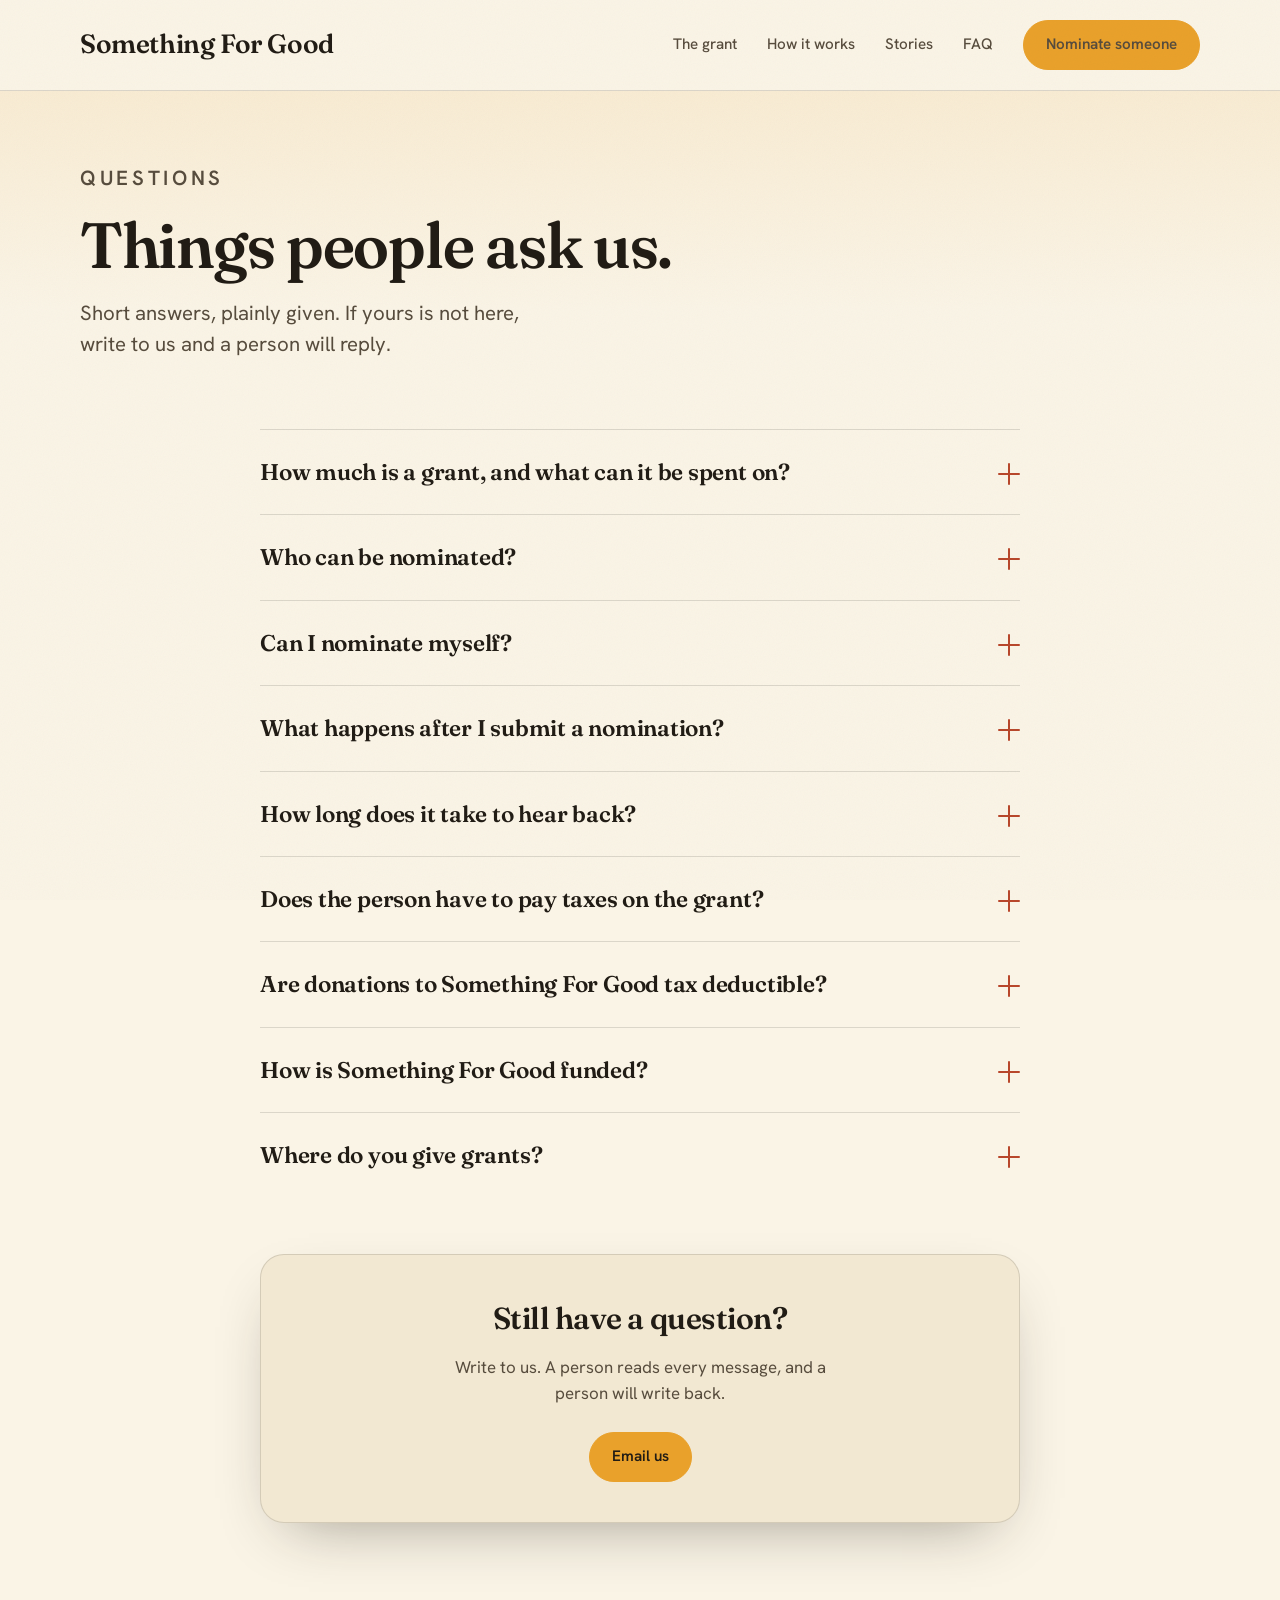
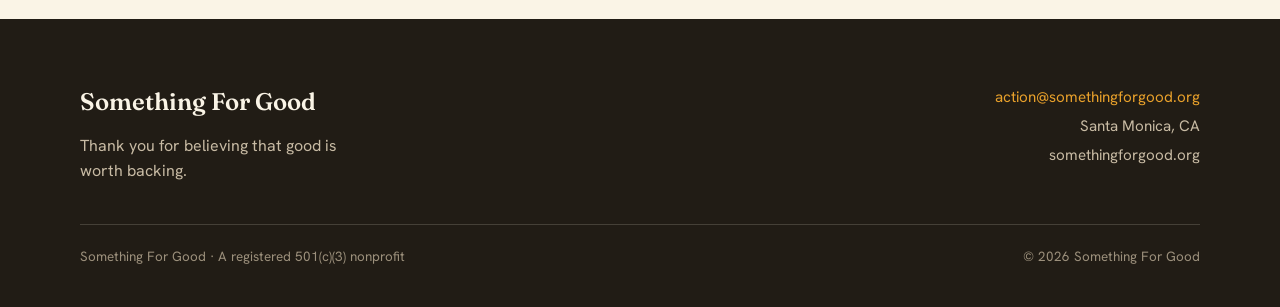
==== faq.html @ 153510c7 "Add files via upload" ====
<!DOCTYPE html>
<html lang="en">
<head>
<meta charset="UTF-8" />
<script>document.documentElement.className += " js";</script>
<meta name="viewport" content="width=device-width, initial-scale=1.0" />
<title>FAQ — Something For Good</title>
<meta name="description" content="Answers to common questions about Something For Good's small unrestricted grants, how nominations work, and who we support." />
<link rel="preconnect" href="https://fonts.googleapis.com" />
<link rel="preconnect" href="https://fonts.gstatic.com" crossorigin />
<link href="https://fonts.googleapis.com/css2?family=Caveat:wght@600;700&family=Fraunces:ital,opsz,wght@0,9..144,400;0,9..144,500;0,9..144,600;0,9..144,700;1,9..144,500&family=Hanken+Grotesk:wght@400;500;600;700&display=swap" rel="stylesheet" />
<link rel="stylesheet" href="styles.css" />
<style>
  .faq-hero{padding:72px 0 44px;
    background:linear-gradient(180deg,rgba(233,161,43,.10),rgba(250,244,230,0) 70%)}
  .faq-hero h1{font-family:var(--display);font-weight:600;
    font-size:clamp(2.4rem,5.5vw,4rem);line-height:1.02;letter-spacing:-.02em;
    margin:18px 0 20px;max-width:16ch;font-variation-settings:"SOFT" 30,"WONK" 1}
  .faq-hero p{font-size:clamp(1.05rem,1.8vw,1.28rem);max-width:44ch;color:var(--ink-soft)}
  .faq-list{padding:24px 0 96px;max-width:760px}
  .faq-item{border-top:1px solid var(--line)}
  .faq-item:last-child{border-bottom:1px solid var(--line)}
  .faq-q{width:100%;display:flex;align-items:flex-start;justify-content:space-between;gap:24px;
    background:none;border:none;cursor:pointer;text-align:left;padding:28px 0;
    font-family:var(--display);font-weight:600;font-size:clamp(1.15rem,2.2vw,1.42rem);
    color:var(--ink);letter-spacing:-.01em;line-height:1.25}
  .faq-q:focus-visible{outline:2px solid var(--marigold-deep);outline-offset:4px;border-radius:6px}
  .faq-icon{flex:none;width:22px;height:22px;margin-top:5px;position:relative}
  .faq-icon::before,.faq-icon::after{content:"";position:absolute;background:var(--clay);
    border-radius:2px;transition:transform .28s ease}
  .faq-icon::before{top:10px;left:0;width:22px;height:2px}
  .faq-icon::after{left:10px;top:0;width:2px;height:22px}
  .faq-item.open .faq-icon::after{transform:rotate(90deg)}
  .faq-a{overflow:hidden;max-height:0;transition:max-height .32s ease}
  .faq-item.open .faq-a{max-height:640px}
  .faq-a p{color:var(--ink-soft);font-size:1.06rem;line-height:1.62;
    max-width:60ch;padding:0 0 28px}
  .faq-a p + p{padding-top:0;margin-top:-12px;padding-bottom:28px}
  .faq-a a{color:var(--clay);text-decoration:underline}
  .faq-foot{margin-top:56px;background:var(--paper-2);border:1px solid var(--line);
    border-radius:24px;padding:40px 36px;text-align:center;box-shadow:var(--shadow)}
  .faq-foot h2{font-family:var(--display);font-weight:600;font-size:1.9rem;
    letter-spacing:-.015em;margin-bottom:12px}
  .faq-foot p{color:var(--ink-soft);max-width:44ch;margin:0 auto 26px;font-size:1.06rem}
  @media (prefers-reduced-motion:reduce){
    .faq-a{transition:none}
    .faq-icon::before,.faq-icon::after{transition:none}
  }
</style>
</head>
<body>

<header>
  <nav class="wrap nav">
    <a class="brand" href="index.html" aria-label="Something For Good home">Something For Good</a>
    <div class="nav-links" id="navLinks">
      <a href="index.html#grant">The grant</a>
      <a href="index.html#how">How it works</a>
      <a href="index.html#stories">Stories</a>
      <a href="faq.html">FAQ</a>
      <a class="btn btn-gold" href="index.html#contact">Nominate someone</a>
    </div>
    <button class="menu-toggle" id="menuToggle" aria-label="Open menu" aria-expanded="false">
      <span></span><span></span><span></span>
    </button>
  </nav>
</header>

<main id="top">

  <section class="faq-hero">
    <div class="wrap">
      <p class="eyebrow reveal">Questions</p>
      <h1 class="reveal d1">Things people ask us.</h1>
      <p class="reveal d2">Short answers, plainly given. If yours is not here, write to us and a person will reply.</p>
    </div>
  </section>

  <section class="wrap faq-list">

    <div class="faq-item reveal">
      <button class="faq-q" aria-expanded="false" aria-controls="a1">
        <span>How much is a grant, and what can it be spent on?</span>
        <span class="faq-icon" aria-hidden="true"></span>
      </button>
      <div class="faq-a" id="a1" role="region">
        <p>Grants are between $1,000 and $2,500, given once, directly to one person. They are unrestricted, which means there are no conditions attached and no receipts to send back. The person who receives it decides what it is for.</p>
      </div>
    </div>

    <div class="faq-item reveal">
      <button class="faq-q" aria-expanded="false" aria-controls="a2">
        <span>Who can be nominated?</span>
        <span class="faq-icon" aria-hidden="true"></span>
      </button>
      <div class="faq-a" id="a2" role="region">
        <p>Anyone quietly making life better for the people near them. We back two kinds of people: those who keep showing up for others over time, and those facing a hard moment when a small amount of money changes what happens next.</p>
        <p>Grants go to individuals, not to organizations.</p>
      </div>
    </div>

    <div class="faq-item reveal">
      <button class="faq-q" aria-expanded="false" aria-controls="a3">
        <span>Can I nominate myself?</span>
        <span class="faq-icon" aria-hidden="true"></span>
      </button>
      <div class="faq-a" id="a3" role="region">
        <p>Nominations usually come from someone else, because the people we look for rarely put themselves forward. If you are in a hard moment and no one is going to nominate you, write to us anyway.</p>
      </div>
    </div>

    <div class="faq-item reveal">
      <button class="faq-q" aria-expanded="false" aria-controls="a4">
        <span>What happens after I submit a nomination?</span>
        <span class="faq-icon" aria-hidden="true"></span>
      </button>
      <div class="faq-a" id="a4" role="region">
        <p>We read every nomination. If we move forward, we reach out to you first, then to the person you nominated. Vetting is short and respectful. The people closest to a community usually know who is holding it together, and we mostly confirm what they already see.</p>
      </div>
    </div>

    <div class="faq-item reveal">
      <button class="faq-q" aria-expanded="false" aria-controls="a5">
        <span>How long does it take to hear back?</span>
        <span class="faq-icon" aria-hidden="true"></span>
      </button>
      <div class="faq-a" id="a5" role="region">
        <p>We are small, and we read nominations as they arrive. If we are moving forward we will contact you. If we are not, we will still let you know rather than leaving you waiting.</p>
      </div>
    </div>

    <div class="faq-item reveal">
      <button class="faq-q" aria-expanded="false" aria-controls="a6">
        <span>Does the person have to pay taxes on the grant?</span>
        <span class="faq-icon" aria-hidden="true"></span>
      </button>
      <div class="faq-a" id="a6" role="region">
        <p>Tax treatment depends on individual circumstances, and we are not able to give tax advice. We recommend that recipients speak with a tax professional about their own situation.</p>
      </div>
    </div>

    <div class="faq-item reveal">
      <button class="faq-q" aria-expanded="false" aria-controls="a7">
        <span>Are donations to Something For Good tax deductible?</span>
        <span class="faq-icon" aria-hidden="true"></span>
      </button>
      <div class="faq-a" id="a7" role="region">
        <p>Something For Good is a registered 501(c)(3) nonprofit, so donations are generally tax deductible to the extent allowed by law. Your own deduction depends on your circumstances, and a tax professional can tell you what applies to you.</p>
      </div>
    </div>

    <div class="faq-item reveal">
      <button class="faq-q" aria-expanded="false" aria-controls="a8">
        <span>How is Something For Good funded?</span>
        <span class="faq-icon" aria-hidden="true"></span>
      </button>
      <div class="faq-a" id="a8" role="region">
        <p>Through individual donors who believe that good is worth backing. If you would like to give, or to fund a specific grant, write to <a href="mailto:action@somethingforgood.org">action@somethingforgood.org</a>.</p>
      </div>
    </div>

    <div class="faq-item reveal">
      <button class="faq-q" aria-expanded="false" aria-controls="a9">
        <span>Where do you give grants?</span>
        <span class="faq-icon" aria-hidden="true"></span>
      </button>
      <div class="faq-a" id="a9" role="region">
        <p>Across the United States. Our leads come from teachers, nurses, social workers, and neighborhood organizers who already know who is making a difference where they live.</p>
      </div>
    </div>

    <div class="faq-foot reveal">
      <h2>Still have a question?</h2>
      <p>Write to us. A person reads every message, and a person will write back.</p>
      <a class="btn btn-gold" href="mailto:action@somethingforgood.org">Email us</a>
    </div>

  </section>

</main>

<footer>
  <div class="wrap">
    <div class="foot-grid">
      <div>
        <div class="foot-brand">Something For Good</div>
        <p style="color:#C8BBA4;max-width:32ch;margin-top:14px">Thank you for believing that good is worth backing.</p>
      </div>
      <div class="foot-meta">
        <a href="mailto:action@somethingforgood.org">action@somethingforgood.org</a><br>
        Santa Monica, CA<br>
        somethingforgood.org
      </div>
    </div>
    <hr class="foot-rule" />
    <div class="foot-fine">
      <span>Something For Good · A registered 501(c)(3) nonprofit</span>
      <span>© 2026 Something For Good</span>
    </div>
  </div>
</footer>

<script>
  const io = new IntersectionObserver((entries)=>{
    entries.forEach(e=>{ if(e.isIntersecting){ e.target.classList.add('in'); io.unobserve(e.target);} });
  },{threshold:.14});
  document.querySelectorAll('.reveal').forEach(el=>io.observe(el));

  const toggle=document.getElementById('menuToggle');
  const links=document.getElementById('navLinks');
  toggle.addEventListener('click',()=>{
    const open=links.classList.toggle('open');
    toggle.setAttribute('aria-expanded',open);
  });
  links.querySelectorAll('a').forEach(a=>a.addEventListener('click',()=>{
    links.classList.remove('open');toggle.setAttribute('aria-expanded',false);
  }));

  document.querySelectorAll('.faq-q').forEach(btn=>{
    btn.addEventListener('click',()=>{
      const item=btn.closest('.faq-item');
      const open=item.classList.toggle('open');
      btn.setAttribute('aria-expanded',open);
    });
  });
</script>
</body>
</html>
---- styles.css ----
:root{
    --paper:#FAF4E6;
    --paper-2:#F2E8D2;
    --ink:#211C15;
    --ink-soft:#574C3D;
    --marigold:#E9A12B;
    --marigold-deep:#BC7C12;
    --clay:#B8472B;
    --line:rgba(33,28,21,.14);
    --card-gold:#F3E6AE;
    --card-clay:#EBCFBE;
    --card-sage:#CADDCF;
    --shadow:0 24px 60px -28px rgba(33,28,21,.45);
    --display:"Fraunces",Georgia,serif;
    --body:"Hanken Grotesk",system-ui,sans-serif;
  }
  *{box-sizing:border-box;margin:0;padding:0}
  html{scroll-behavior:smooth}
  body{
    font-family:var(--body);
    background:var(--paper);
    color:var(--ink);
    line-height:1.55;
    -webkit-font-smoothing:antialiased;
    overflow-x:hidden;
  }
  /* subtle paper grain */
  body::before{
    content:"";
    position:fixed;inset:0;z-index:9999;pointer-events:none;
    opacity:.04;mix-blend-mode:multiply;
    background-image:url("data:image/svg+xml,%3Csvg xmlns='http://www.w3.org/2000/svg' width='200' height='200'%3E%3Cfilter id='n'%3E%3CfeTurbulence type='fractalNoise' baseFrequency='0.85' numOctaves='3'/%3E%3C/filter%3E%3Crect width='100%25' height='100%25' filter='url(%23n)'/%3E%3C/svg%3E");
  }
  a{color:inherit;text-decoration:none}
  .wrap{width:min(1120px,90vw);margin:0 auto}
  .eyebrow{
    font-size:.74rem;font-weight:600;letter-spacing:.18em;text-transform:uppercase;
    color:var(--marigold-deep);
  }

  /* ---------- HEADER ---------- */
  header{
    position:sticky;top:0;z-index:50;
    backdrop-filter:blur(10px);
    background:rgba(250,244,230,.78);
    border-bottom:1px solid var(--line);
  }
  .nav{display:flex;align-items:center;justify-content:space-between;padding:20px 0}
  .brand{display:flex;align-items:center;font-family:var(--display);
    font-weight:600;font-size:1.65rem;letter-spacing:-.015em}
  .nav-links{display:flex;align-items:center;gap:30px;font-weight:500;font-size:.95rem}
  .nav-links a{color:var(--ink-soft);transition:color .2s}
  .nav-links a:hover{color:var(--ink)}
  .btn{
    display:inline-block;font-weight:600;font-size:.95rem;
    padding:12px 22px;border-radius:999px;border:1.5px solid var(--ink);
    background:var(--ink);color:var(--paper);
    transition:transform .18s ease, box-shadow .2s ease, background .2s;
    cursor:pointer;
  }
  .btn:hover{transform:translateY(-2px);box-shadow:0 12px 24px -12px rgba(33,28,21,.6)}
  .btn-ghost{background:transparent;color:var(--ink)}
  .btn-ghost:hover{background:var(--ink);color:var(--paper)}
  .btn-gold{background:var(--marigold);border-color:var(--marigold);color:var(--ink)}
  .btn-gold:hover{background:var(--marigold-deep);border-color:var(--marigold-deep);color:var(--paper)}
  .menu-toggle{display:none;background:none;border:none;cursor:pointer;padding:6px}
  .menu-toggle span{display:block;width:24px;height:2px;background:var(--ink);margin:5px 0;transition:.25s}

  /* ---------- HERO ---------- */
  .hero{position:relative;padding:88px 0 76px;
    background:linear-gradient(180deg,rgba(233,161,43,.10),rgba(250,244,230,0) 58%)}
  .hero .wrap{position:relative;z-index:1}
  .hero h1{
    font-family:var(--display);font-weight:600;
    font-size:clamp(2.7rem,7vw,5.4rem);line-height:.98;letter-spacing:-.02em;
    margin:22px 0 26px;max-width:15ch;
    font-variation-settings:"SOFT" 30,"WONK" 1;
  }
  .hero h1 em{font-family:"Caveat",cursive;font-style:normal;font-weight:700;color:var(--clay);font-size:1.18em;line-height:.85;font-variation-settings:normal;display:inline-block;transform:translateY(.04em)}
  .hero .lede{font-size:clamp(1.1rem,2vw,1.42rem);max-width:42ch;color:var(--ink-soft);font-weight:400}
  .hero-actions{display:flex;flex-wrap:wrap;gap:14px;margin-top:36px}

  /* reveal (progressive enhancement: hidden only when JS is active) */
  .js .reveal{opacity:0;transform:translateY(26px);transition:opacity .8s ease,transform .8s ease}
  .js .reveal.in{opacity:1;transform:none}
  .d1{transition-delay:.05s}.d2{transition-delay:.15s}.d3{transition-delay:.25s}.d4{transition-delay:.35s}

  /* ---------- GRANT NUMBER BAND ---------- */
  .band{background:var(--ink);color:var(--paper);padding:70px 0;position:relative;overflow:hidden}
  .band .grid{display:grid;grid-template-columns:1.1fr 1fr;gap:48px;align-items:center}
  .figure{font-family:var(--display);font-weight:500;line-height:.9;letter-spacing:-.02em}
  .figure .amt{font-size:clamp(3.2rem,9vw,6.5rem);color:var(--marigold);display:block}
  .figure .cap{font-family:var(--body);font-size:.8rem;letter-spacing:.16em;text-transform:uppercase;color:#C8BBA4;margin-top:14px;display:block}
  .band p{font-size:1.15rem;line-height:1.6;color:#E7DCC8;max-width:46ch}
  .band p strong{color:#fff;font-weight:600}

  /* ---------- SECTION SHELL ---------- */
  section.block{padding:96px 0}
  .section-head{max-width:52ch;margin-bottom:54px}
  .section-head h2{font-family:var(--display);font-weight:600;font-size:clamp(2rem,4.5vw,3.1rem);
    line-height:1.02;letter-spacing:-.02em;margin:16px 0 18px;font-variation-settings:"SOFT" 24}
  .section-head p{font-size:1.12rem;color:var(--ink-soft);max-width:48ch}

  /* ---------- HOW IT WORKS ---------- */
  .steps{display:grid;grid-template-columns:repeat(3,1fr);gap:34px}
  .step{position:relative;padding-top:30px;border-top:2px solid var(--ink)}
  .step .num{font-family:var(--display);font-size:2.2rem;font-weight:600;color:var(--clay);line-height:1}
  .step h3{font-family:var(--display);font-size:1.5rem;font-weight:600;margin:14px 0 12px;letter-spacing:-.01em}
  .step p{color:var(--ink-soft);font-size:1.02rem}

  /* ---------- STORIES ---------- */
  .stories-sec{background:var(--paper-2)}
  .stories{display:grid;grid-template-columns:repeat(3,1fr);gap:26px;margin-top:8px}
  .story{
    border-radius:22px;padding:34px 30px 30px;color:var(--ink);
    box-shadow:var(--shadow);position:relative;
    display:flex;flex-direction:column;min-height:340px;
    transition:transform .3s ease;
  }
  .story:hover{transform:translateY(-6px)}
  .story.gold{background:var(--card-gold)}
  .story.clay{background:var(--card-clay)}
  .story.sage{background:var(--card-sage)}
  .quote-mark{font-family:var(--display);font-size:3.4rem;line-height:.5;opacity:.32;height:34px}
  .story p{font-size:1.07rem;line-height:1.5;flex:1;margin:8px 0 22px}
  .story .who{font-family:var(--display);font-weight:600;font-size:1.18rem}
  .story .where{font-size:.84rem;letter-spacing:.12em;text-transform:uppercase;color:var(--ink-soft);margin-top:2px}

  /* ---------- CTA / NOMINATE ---------- */
  .cta{padding:104px 0;position:relative}
  .cta-head{text-align:center;max-width:54ch;margin:0 auto 44px}
  .cta-head h2{font-family:var(--display);font-weight:600;font-size:clamp(2.1rem,5vw,3.4rem);
    line-height:1.04;letter-spacing:-.02em;margin:16px auto 18px;max-width:20ch;font-variation-settings:"SOFT" 28}
  .cta-head p{font-size:1.14rem;color:var(--ink-soft);max-width:50ch;margin:0 auto}
  .form-card{max-width:660px;margin:0 auto;background:var(--paper-2);
    border:1px solid var(--line);border-radius:24px;padding:40px 36px;box-shadow:var(--shadow)}
  .field{margin-bottom:20px;text-align:left}
  .field label{display:block;font-weight:600;font-size:.95rem;margin-bottom:8px}
  .field label .opt{font-weight:500;color:var(--ink-soft);font-size:.82rem}
  .field input,.field textarea{width:100%;font-family:var(--body);font-size:1rem;color:var(--ink);
    background:var(--paper);border:1.5px solid var(--line);border-radius:13px;padding:13px 15px;transition:border-color .2s}
  .field input::placeholder,.field textarea::placeholder{color:#9C9075}
  .field input:focus,.field textarea:focus{outline:none;border-color:var(--marigold-deep);box-shadow:0 0 0 3px rgba(233,161,43,.18)}
  .field textarea{min-height:110px;resize:vertical;line-height:1.5}
  .field-divider{border:none;border-top:1px solid var(--line);margin:6px 0 22px}
  .form-actions{margin-top:8px}
  .form-actions .btn{width:100%;text-align:center;font-size:1.02rem;padding:15px}
  .form-error{color:var(--clay);font-weight:600;font-size:.9rem;margin-top:14px;text-align:center;display:none}
  .form-error.show{display:block}
  .form-note{font-size:.88rem;color:var(--ink-soft);margin-top:18px;text-align:center}
  .form-note a{color:var(--clay);text-decoration:underline}
  .form-success{max-width:660px;margin:0 auto;text-align:center;
    background:var(--card-gold);border-radius:24px;padding:54px 36px;box-shadow:var(--shadow);display:none}
  .form-success.show{display:block}
  .form-success h3{font-family:var(--display);font-weight:600;font-size:2rem;margin-bottom:12px}
  .form-success p{font-size:1.1rem;color:var(--ink-soft);max-width:36ch;margin:0 auto}

  /* ---------- FOOTER ---------- */
  footer{background:var(--ink);color:var(--paper);padding:64px 0 40px}
  .foot-grid{display:flex;justify-content:space-between;align-items:flex-start;gap:40px;flex-wrap:wrap}
  .foot-brand{font-family:var(--display);font-weight:600;font-size:1.5rem;display:flex;align-items:center;gap:12px}
  .foot-meta{text-align:right;color:#C8BBA4;font-size:.95rem;line-height:1.9}
  .foot-meta a{color:var(--marigold)}
  .foot-rule{border:none;border-top:1px solid rgba(250,244,230,.16);margin:40px 0 22px}
  .foot-fine{display:flex;justify-content:space-between;flex-wrap:wrap;gap:10px;color:#9C907C;font-size:.84rem}

  @media (max-width:860px){
    .nav-links{
      position:fixed;inset:64px 0 auto;flex-direction:column;gap:0;
      background:var(--paper);border-bottom:1px solid var(--line);
      padding:8px 0;transform:translateY(-130%);transition:transform .3s ease;z-index:40;
    }
    .nav-links.open{transform:none}
    .nav-links a{padding:15px 6vw;width:100%}
    .nav-links .btn{margin:10px 6vw;text-align:center}
    .menu-toggle{display:block}
    .band .grid{grid-template-columns:1fr;gap:30px}
    .steps{grid-template-columns:1fr;gap:40px}
    .stories{grid-template-columns:1fr}
    .foot-meta{text-align:left}
    .form-card{padding:30px 22px}
    .form-success{padding:42px 24px}
    .brand{font-size:1.45rem}
  }
  @media (prefers-reduced-motion:reduce){
    .js .reveal{opacity:1;transform:none;transition:none}
    html{scroll-behavior:auto}
  }
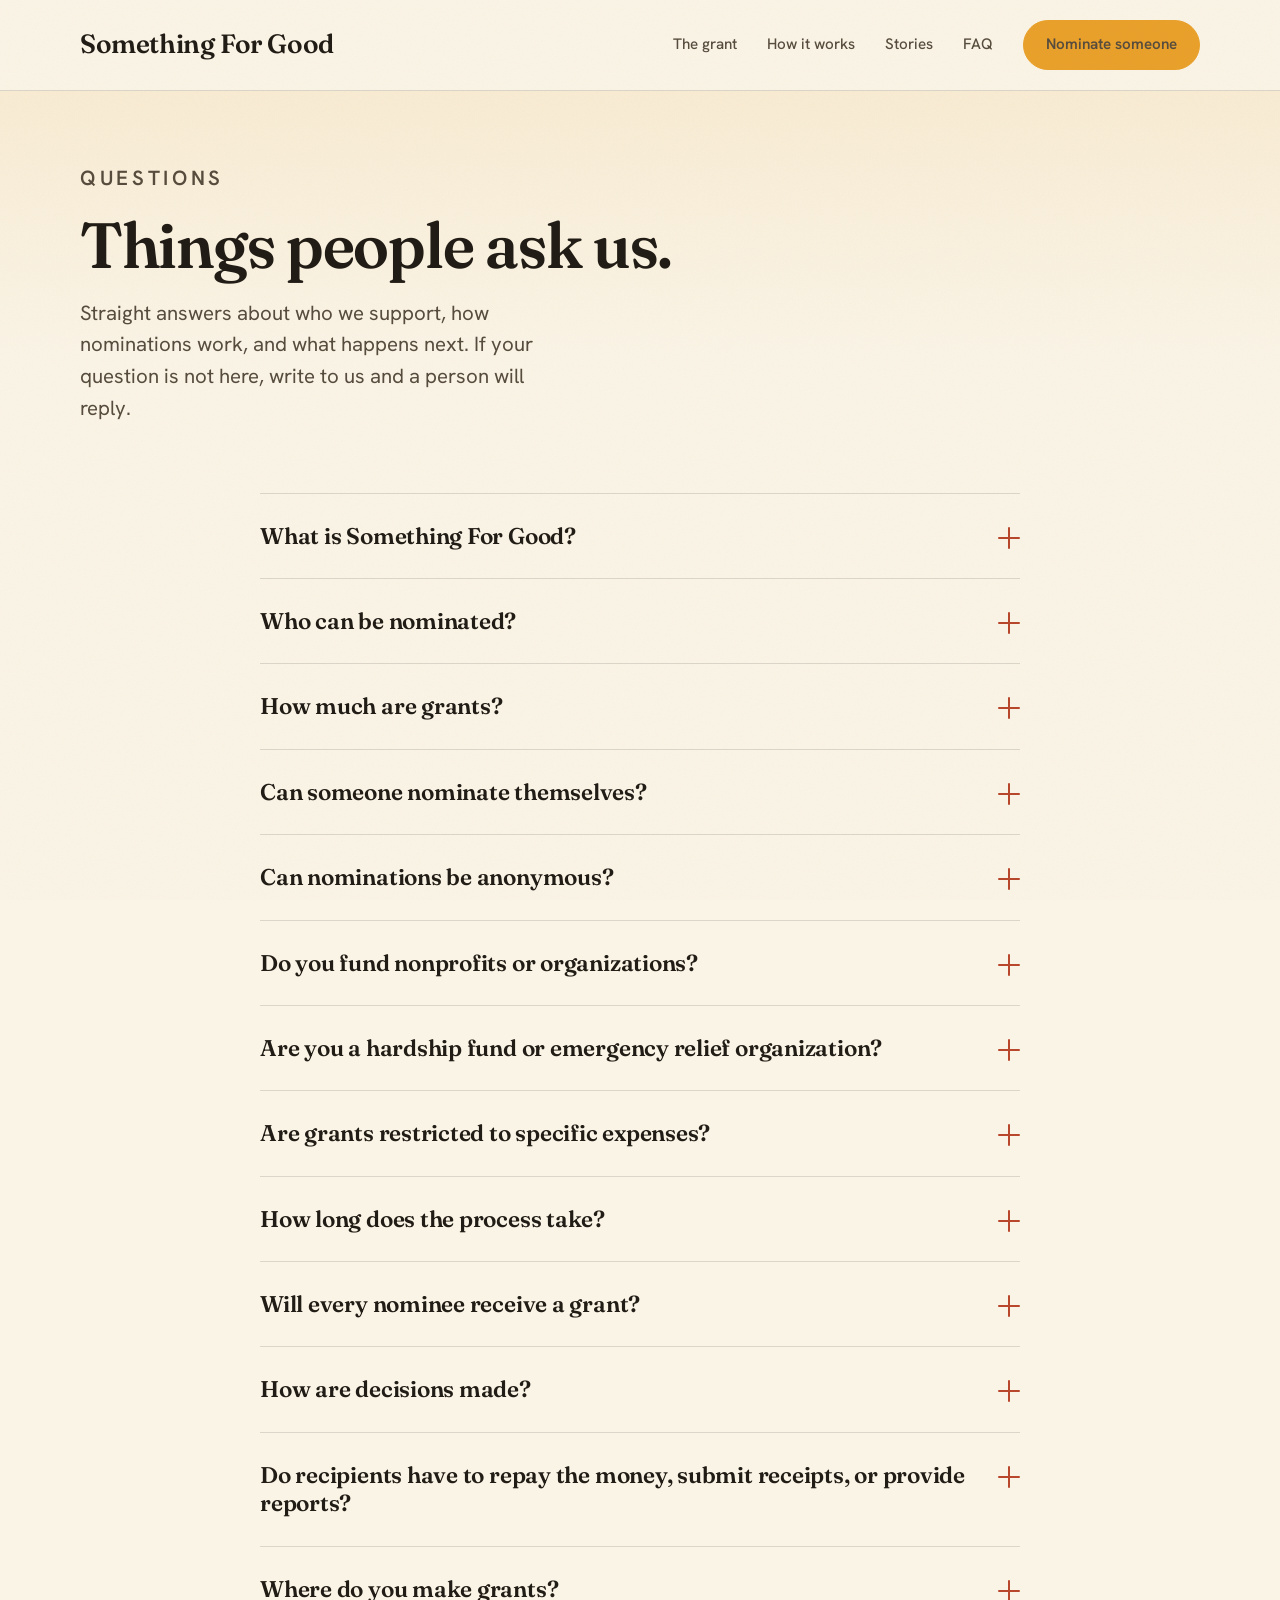
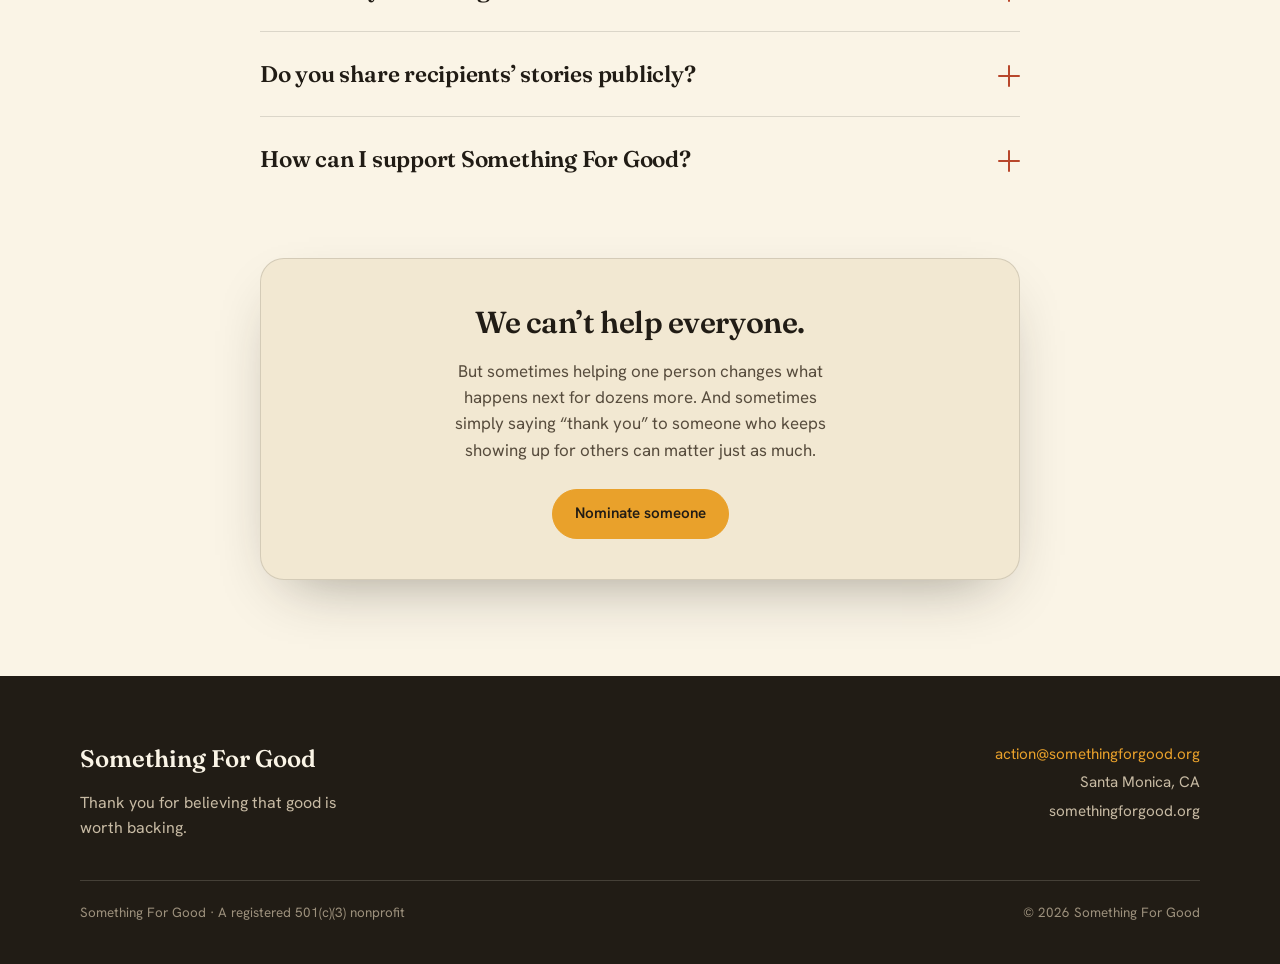
==== commit 5eece308: "Add files via upload" ====
--- a/faq.html
+++ b/faq.html
@@ -72,7 +72,7 @@
     <div class="wrap">
       <p class="eyebrow reveal">Questions</p>
       <h1 class="reveal d1">Things people ask us.</h1>
-      <p class="reveal d2">Short answers, plainly given. If yours is not here, write to us and a person will reply.</p>
+      <p class="reveal d2">Straight answers about who we support, how nominations work, and what happens next. If your question is not here, write to us and a person will reply.</p>
     </div>
   </section>
 
@@ -80,11 +80,13 @@
 
     <div class="faq-item reveal">
       <button class="faq-q" aria-expanded="false" aria-controls="a1">
-        <span>How much is a grant, and what can it be spent on?</span>
+        <span>What is Something For Good?</span>
         <span class="faq-icon" aria-hidden="true"></span>
       </button>
       <div class="faq-a" id="a1" role="region">
-        <p>Grants are between $1,000 and $2,500, given once, directly to one person. They are unrestricted, which means there are no conditions attached and no receipts to send back. The person who receives it decides what it is for.</p>
+        <p>Something For Good is a 501(c)(3) nonprofit that gives small grants directly to people.</p>
+        <p>Our primary mission is to recognize and support people who consistently demonstrate extraordinary generosity, service, and care for others &mdash; beyond their professional roles, beyond organizational responsibilities, and beyond what most people would reasonably expect.</p>
+        <p>We also help at those rare moments when a little support, given at exactly the right time, can change what happens next.</p>
       </div>
     </div>
 
@@ -94,85 +96,151 @@
         <span class="faq-icon" aria-hidden="true"></span>
       </button>
       <div class="faq-a" id="a2" role="region">
-        <p>Anyone quietly making life better for the people near them. We back two kinds of people: those who keep showing up for others over time, and those facing a hard moment when a small amount of money changes what happens next.</p>
-        <p>Grants go to individuals, not to organizations.</p>
+        <p>We generally support two kinds of people.</p>
+        <p><strong>People who keep showing up for others in extraordinary ways.</strong> The teacher who spends evenings training rescue dogs to become companions for hospice patients. The handyman who provides free safety repairs and plumbing help for elderly neighbors. The Uber driver who gives free rides to families visiting loved ones in hospitals, often far from home. The neighbor who organizes a pop-up food pantry in her backyard. The mechanic who cuts and delivers free firewood to families struggling with heating costs. The young barber who gives free haircuts to veterans and to people preparing for their first day at a new job.</p>
+        <p><strong>People facing those rare moments when a small amount of support could change what happens next.</strong> Creating a prom for high school students with intellectual disabilities after many were bullied or excluded from traditional events. Replacing tools stolen from a handyman who had spent years helping elderly neighbors for free. Replacing the camera an aspiring photographer sold to help pay family medical bills, so he could keep documenting his community and teaching others. Buying a ping-pong table that drew young people into a remote community center offering online counseling during a period of high youth suicide rates.</p>
       </div>
     </div>
 
     <div class="faq-item reveal">
       <button class="faq-q" aria-expanded="false" aria-controls="a3">
-        <span>Can I nominate myself?</span>
+        <span>How much are grants?</span>
         <span class="faq-icon" aria-hidden="true"></span>
       </button>
       <div class="faq-a" id="a3" role="region">
-        <p>Nominations usually come from someone else, because the people we look for rarely put themselves forward. If you are in a hard moment and no one is going to nominate you, write to us anyway.</p>
+        <p>Most grants range from $1,000 to $2,500.</p>
       </div>
     </div>
 
     <div class="faq-item reveal">
       <button class="faq-q" aria-expanded="false" aria-controls="a4">
-        <span>What happens after I submit a nomination?</span>
+        <span>Can someone nominate themselves?</span>
         <span class="faq-icon" aria-hidden="true"></span>
       </button>
       <div class="faq-a" id="a4" role="region">
-        <p>We read every nomination. If we move forward, we reach out to you first, then to the person you nominated. Vetting is short and respectful. The people closest to a community usually know who is holding it together, and we mostly confirm what they already see.</p>
+        <p>Yes. Sometimes asking for help takes as much courage as offering it.</p>
       </div>
     </div>
 
     <div class="faq-item reveal">
       <button class="faq-q" aria-expanded="false" aria-controls="a5">
-        <span>How long does it take to hear back?</span>
+        <span>Can nominations be anonymous?</span>
         <span class="faq-icon" aria-hidden="true"></span>
       </button>
       <div class="faq-a" id="a5" role="region">
-        <p>We are small, and we read nominations as they arrive. If we are moving forward we will contact you. If we are not, we will still let you know rather than leaving you waiting.</p>
+        <p>No. Our process involves conversations and relationship-building, so nominators must identify themselves and be willing to participate in follow-up discussions if needed.</p>
       </div>
     </div>
 
     <div class="faq-item reveal">
       <button class="faq-q" aria-expanded="false" aria-controls="a6">
-        <span>Does the person have to pay taxes on the grant?</span>
+        <span>Do you fund nonprofits or organizations?</span>
         <span class="faq-icon" aria-hidden="true"></span>
       </button>
       <div class="faq-a" id="a6" role="region">
-        <p>Tax treatment depends on individual circumstances, and we are not able to give tax advice. We recommend that recipients speak with a tax professional about their own situation.</p>
+        <p>No. We support people, not systems.</p>
       </div>
     </div>
 
     <div class="faq-item reveal">
       <button class="faq-q" aria-expanded="false" aria-controls="a7">
-        <span>Are donations to Something For Good tax deductible?</span>
+        <span>Are you a hardship fund or emergency relief organization?</span>
         <span class="faq-icon" aria-hidden="true"></span>
       </button>
       <div class="faq-a" id="a7" role="region">
-        <p>Something For Good is a registered 501(c)(3) nonprofit, so donations are generally tax deductible to the extent allowed by law. Your own deduction depends on your circumstances, and a tax professional can tell you what applies to you.</p>
+        <p>No. While we occasionally support people facing difficult circumstances, we are not designed to meet every need.</p>
+        <p>Instead, we look for opportunities where a relatively small grant can remove a specific obstacle, strengthen something good that is already happening, or create ripple effects far beyond the grant itself.</p>
       </div>
     </div>
 
     <div class="faq-item reveal">
       <button class="faq-q" aria-expanded="false" aria-controls="a8">
-        <span>How is Something For Good funded?</span>
+        <span>Are grants restricted to specific expenses?</span>
         <span class="faq-icon" aria-hidden="true"></span>
       </button>
       <div class="faq-a" id="a8" role="region">
-        <p>Through individual donors who believe that good is worth backing. If you would like to give, or to fund a specific grant, write to <a href="mailto:action@somethingforgood.org">action@somethingforgood.org</a>.</p>
+        <p>Usually not. We trust the person closest to the problem to know what will help most.</p>
       </div>
     </div>
 
     <div class="faq-item reveal">
       <button class="faq-q" aria-expanded="false" aria-controls="a9">
-        <span>Where do you give grants?</span>
+        <span>How long does the process take?</span>
         <span class="faq-icon" aria-hidden="true"></span>
       </button>
       <div class="faq-a" id="a9" role="region">
-        <p>Across the United States. Our leads come from teachers, nurses, social workers, and neighborhood organizers who already know who is making a difference where they live.</p>
+        <p>We review every nomination carefully and personally.</p>
+        <p>Most decisions take approximately two to three weeks from the time we receive a complete nomination, although timing may vary depending on the circumstances and the need for follow-up conversations.</p>
+      </div>
+    </div>
+
+    <div class="faq-item reveal">
+      <button class="faq-q" aria-expanded="false" aria-controls="a10">
+        <span>Will every nominee receive a grant?</span>
+        <span class="faq-icon" aria-hidden="true"></span>
+      </button>
+      <div class="faq-a" id="a10" role="region">
+        <p>No. We wish we could support everyone doing extraordinary work or facing a difficult moment. Our resources are limited, and saying no to worthy requests is often the hardest part of this work.</p>
+      </div>
+    </div>
+
+    <div class="faq-item reveal">
+      <button class="faq-q" aria-expanded="false" aria-controls="a11">
+        <span>How are decisions made?</span>
+        <span class="faq-icon" aria-hidden="true"></span>
+      </button>
+      <div class="faq-a" id="a11" role="region">
+        <p>We do not use a points system or formula.</p>
+        <p>We look for opportunities where a relatively small amount of support could strengthen something good that is already happening, remove a specific obstacle, or meaningfully change what happens next.</p>
+      </div>
+    </div>
+
+    <div class="faq-item reveal">
+      <button class="faq-q" aria-expanded="false" aria-controls="a12">
+        <span>Do recipients have to repay the money, submit receipts, or provide reports?</span>
+        <span class="faq-icon" aria-hidden="true"></span>
+      </button>
+      <div class="faq-a" id="a12" role="region">
+        <p>No. These are gifts, not loans. We intentionally try to reduce bureaucracy, not create more of it.</p>
+      </div>
+    </div>
+
+    <div class="faq-item reveal">
+      <button class="faq-q" aria-expanded="false" aria-controls="a13">
+        <span>Where do you make grants?</span>
+        <span class="faq-icon" aria-hidden="true"></span>
+      </button>
+      <div class="faq-a" id="a13" role="region">
+        <p>We are hyper-local in approach and national in reach.</p>
+        <p>We rely on teachers, nurses, social workers, coaches, clergy, neighbors, and community leaders to help us identify extraordinary people in their own communities. Goodness exists everywhere.</p>
+      </div>
+    </div>
+
+    <div class="faq-item reveal">
+      <button class="faq-q" aria-expanded="false" aria-controls="a14">
+        <span>Do you share recipients&rsquo; stories publicly?</span>
+        <span class="faq-icon" aria-hidden="true"></span>
+      </button>
+      <div class="faq-a" id="a14" role="region">
+        <p>Only with permission. Some recipients love sharing their stories in hopes of inspiring others. Others prefer privacy. We respect both equally.</p>
+      </div>
+    </div>
+
+    <div class="faq-item reveal">
+      <button class="faq-q" aria-expanded="false" aria-controls="a15">
+        <span>How can I support Something For Good?</span>
+        <span class="faq-icon" aria-hidden="true"></span>
+      </button>
+      <div class="faq-a" id="a15" role="region">
+        <p>You can support our work by donating, nominating someone, sharing stories of kindness, or helping us identify people making their communities stronger.</p>
+        <p>We believe kindness grows when it is noticed, celebrated, and supported.</p>
       </div>
     </div>
 
     <div class="faq-foot reveal">
-      <h2>Still have a question?</h2>
-      <p>Write to us. A person reads every message, and a person will write back.</p>
-      <a class="btn btn-gold" href="mailto:action@somethingforgood.org">Email us</a>
+      <h2>We can&rsquo;t help everyone.</h2>
+      <p>But sometimes helping one person changes what happens next for dozens more. And sometimes simply saying &ldquo;thank you&rdquo; to someone who keeps showing up for others can matter just as much.</p>
+      <a class="btn btn-gold" href="index.html#contact">Nominate someone</a>
     </div>
 
   </section>
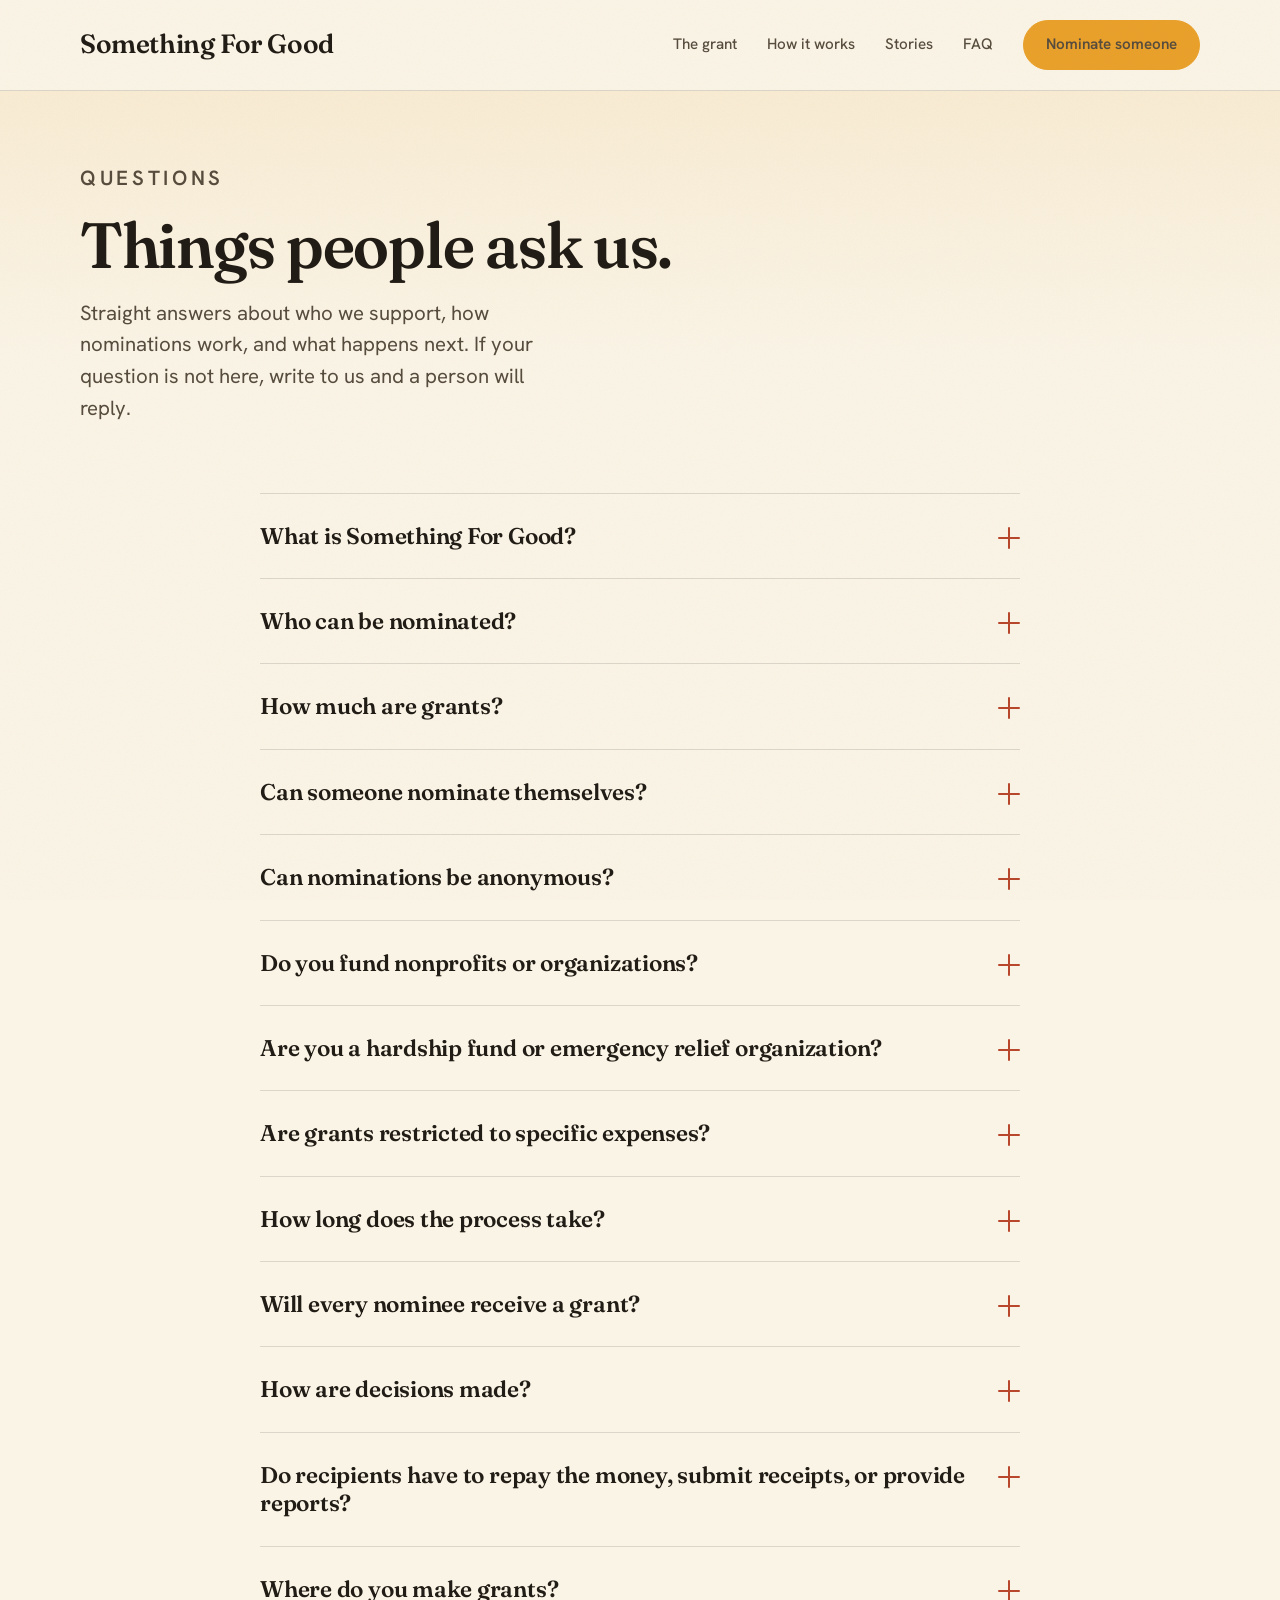
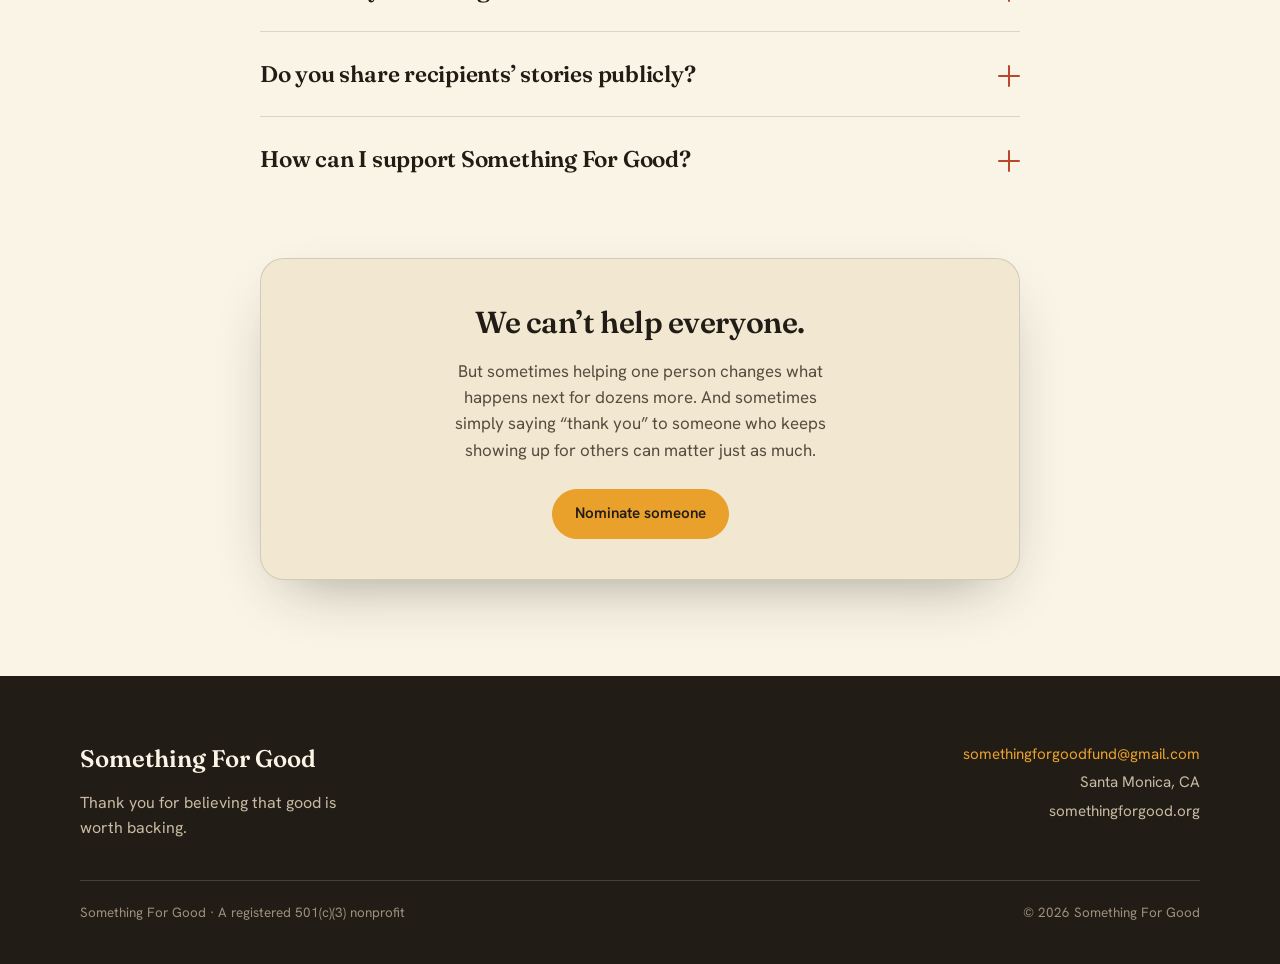
==== commit dd03b597: "Add files via upload" ====
--- a/faq.html
+++ b/faq.html
@@ -255,7 +255,7 @@
         <p style="color:#C8BBA4;max-width:32ch;margin-top:14px">Thank you for believing that good is worth backing.</p>
       </div>
       <div class="foot-meta">
-        <a href="mailto:action@somethingforgood.org">action@somethingforgood.org</a><br>
+        <a href="mailto:somethingforgoodfund@gmail.com">somethingforgoodfund@gmail.com</a><br>
         Santa Monica, CA<br>
         somethingforgood.org
       </div>
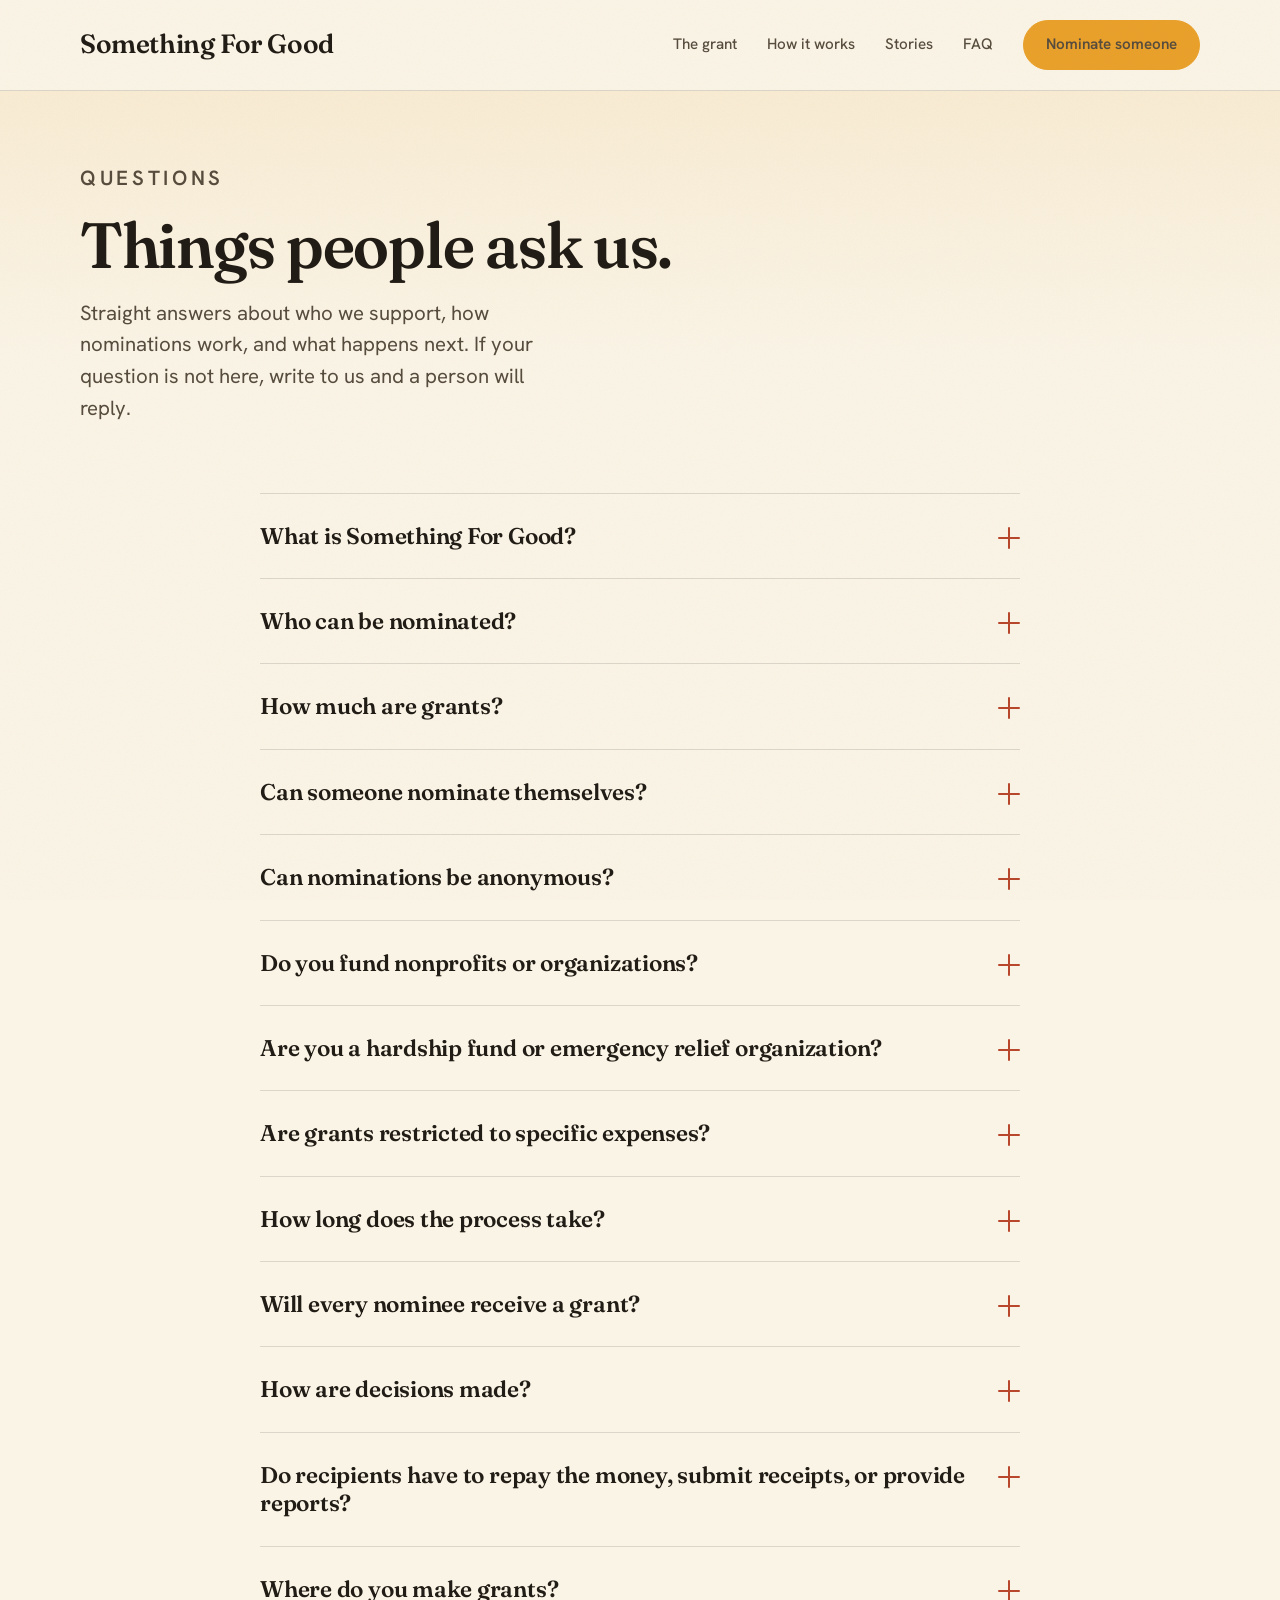
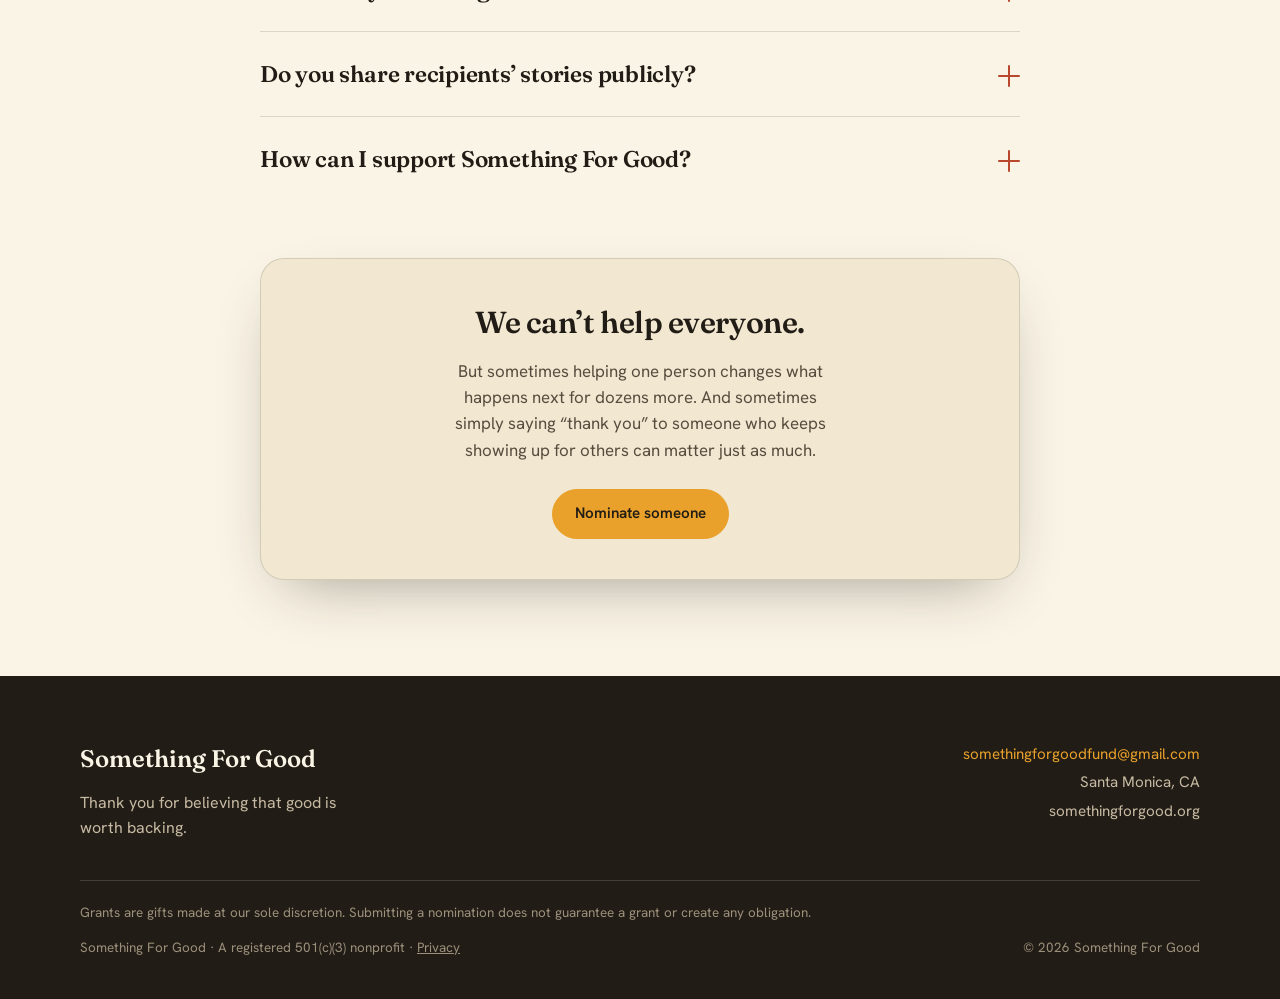
==== commit 1241290f: "Add files via upload" ====
--- a/faq.html
+++ b/faq.html
@@ -261,8 +261,10 @@
       </div>
     </div>
     <hr class="foot-rule" />
+    <p style="color:#9C907C;font-size:.84rem;margin-bottom:14px">Grants are gifts made at our sole discretion. Submitting a nomination does not guarantee a grant or create any obligation.</p>
+
     <div class="foot-fine">
-      <span>Something For Good · A registered 501(c)(3) nonprofit</span>
+      <span>Something For Good · A registered 501(c)(3) nonprofit · <a href="privacy.html" style="color:inherit;text-decoration:underline">Privacy</a></span>
       <span>© 2026 Something For Good</span>
     </div>
   </div>
--- a/styles.css
+++ b/styles.css
@@ -39,6 +39,7 @@
   }
 
   /* ---------- HEADER ---------- */
+  section[id], main[id]{scroll-margin-top:96px}
   header{
     position:sticky;top:0;z-index:50;
     backdrop-filter:blur(10px);
